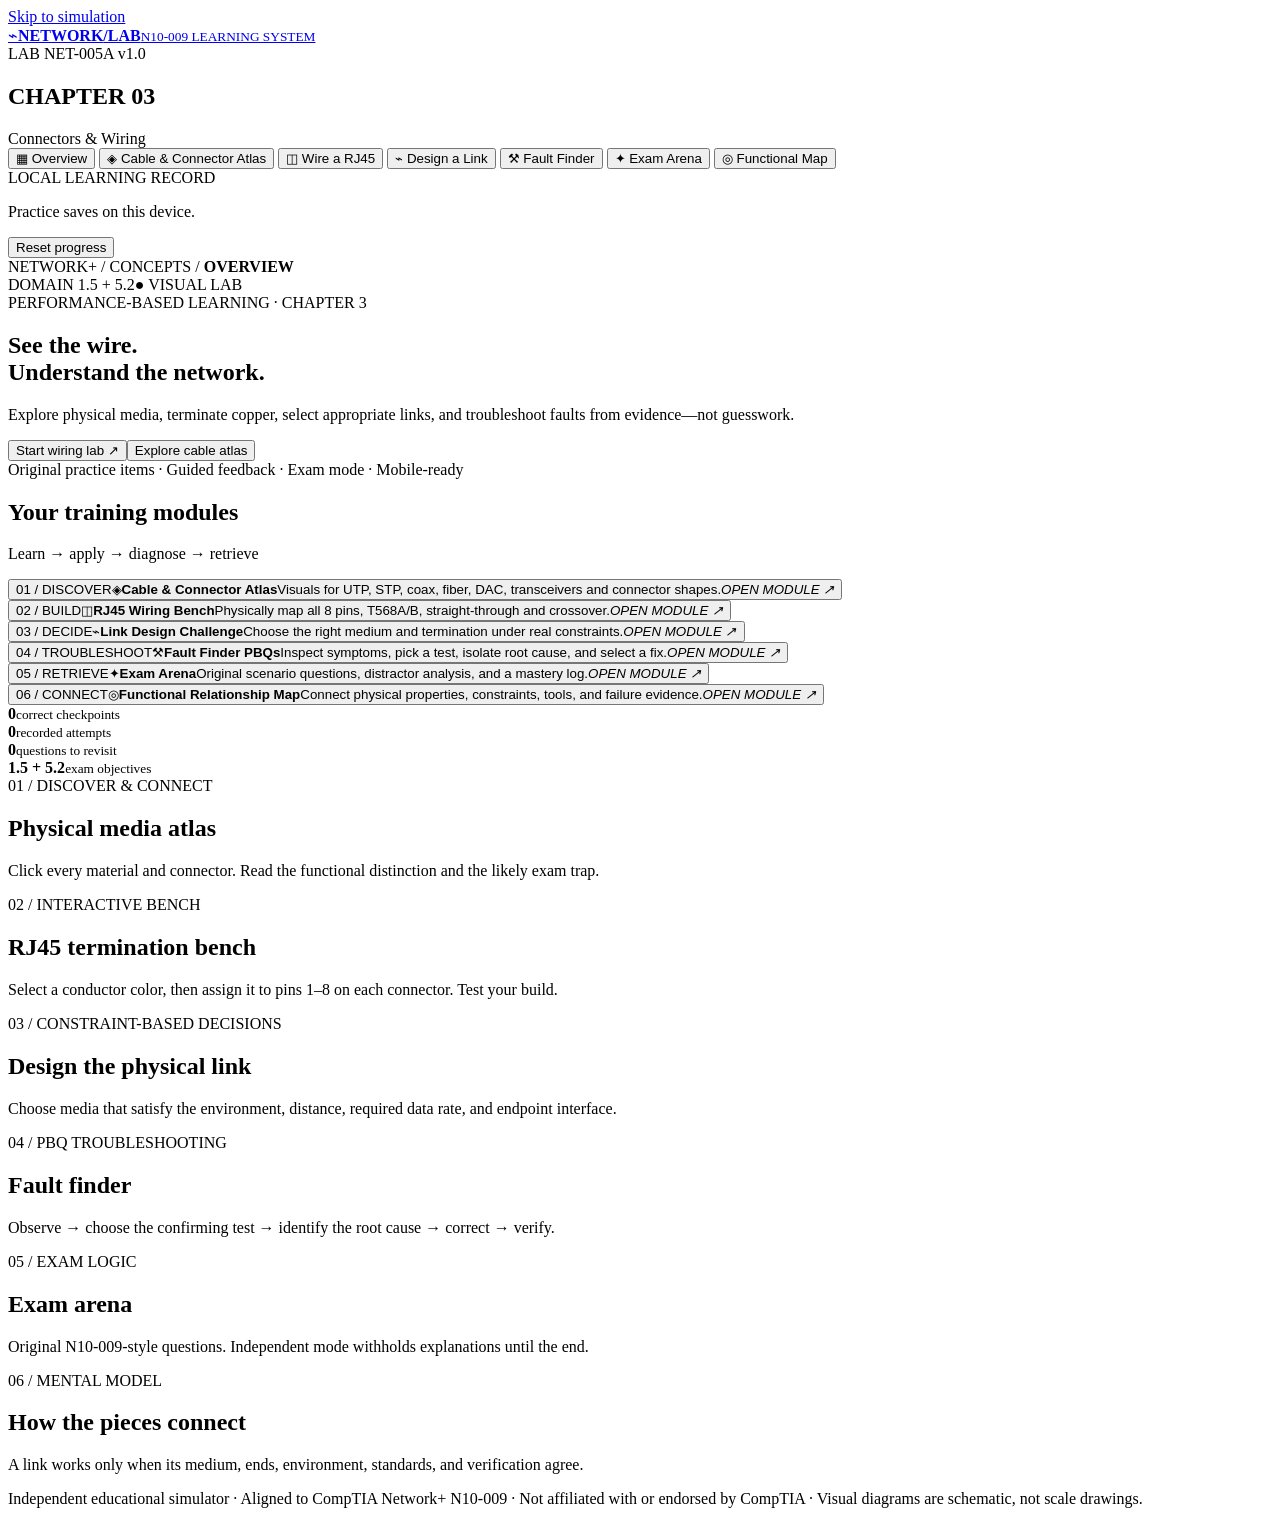
==== networkplus/chapter-03-cabling/index.html @ 40bd35c7 "Add Chapter 3 interactive lab structure" ====
<!doctype html>
<html lang="en">
<head>
  <meta charset="utf-8">
  <meta name="viewport" content="width=device-width, initial-scale=1">
  <meta name="theme-color" content="#0b1526">
  <meta name="description" content="Visual and interactive CompTIA Network+ N10-009 Chapter 3 cabling simulation with original PBQs.">
  <title>NET-005A · Cable Lab | Network+ N10-009</title>
  <link rel="stylesheet" href="./style.css">
  <script defer src="./app.js"></script>
</head>
<body>
  <a class="skip" href="#main">Skip to simulation</a>
  <div class="shell">
    <aside class="sidebar" aria-label="Lab modules">
      <a class="brand" href="#home"><span class="brand-icon">⌁</span><span><b>NETWORK<span class="mint">/LAB</span></b><small>N10-009 LEARNING SYSTEM</small></span></a>
      <div class="chapter-id">LAB NET-005A <span class="pill">v1.0</span></div>
      <h2 class="side-title">CHAPTER 03</h2>
      <div class="side-sub">Connectors &amp; Wiring</div>
      <nav class="nav" id="nav">
        <button data-page="home" class="active"><span class="nav-ico">▦</span> Overview</button>
        <button data-page="atlas"><span class="nav-ico">◈</span> Cable &amp; Connector Atlas</button>
        <button data-page="wire"><span class="nav-ico">◫</span> Wire a RJ45</button>
        <button data-page="design"><span class="nav-ico">⌁</span> Design a Link</button>
        <button data-page="fault"><span class="nav-ico">⚒</span> Fault Finder</button>
        <button data-page="exam"><span class="nav-ico">✦</span> Exam Arena</button>
        <button data-page="map"><span class="nav-ico">◎</span> Functional Map</button>
      </nav>
      <div class="sidebar-foot"><div class="smallcaps">LOCAL LEARNING RECORD</div><div class="mini-progress"><span id="side-progress"></span></div><p id="side-stat">Practice saves on this device.</p><button class="subtle-button" id="reset-data">Reset progress</button></div>
    </aside>
    <div class="content">
      <header class="topbar"><div><span class="crumb">NETWORK+ / CONCEPTS / </span><b id="crumb-current">OVERVIEW</b></div><div class="top-right"><span class="tag">DOMAIN 1.5 + 5.2</span><span class="tag accent">● VISUAL LAB</span></div></header>
      <main id="main" tabindex="-1">
        <section id="page-home" class="page active">
          <div class="hero">
            <div class="hero-copy"><div class="eyebrow">PERFORMANCE-BASED LEARNING · CHAPTER 3</div><h1>See the wire.<br><span>Understand the network.</span></h1><p>Explore physical media, terminate copper, select appropriate links, and troubleshoot faults from evidence—not guesswork.</p><div class="actions"><button class="primary" data-go="wire">Start wiring lab <span>↗</span></button><button class="secondary" data-go="atlas">Explore cable atlas</button></div><div class="hero-micro">Original practice items · Guided feedback · Exam mode · Mobile-ready</div></div>
            <div class="hero-visual" id="hero-visual" role="img" aria-label="Visual of eight colored RJ45 conductors entering a transparent connector"></div>
          </div>
          <div class="section-line"><h2>Your training modules</h2><p>Learn → apply → diagnose → retrieve</p></div>
          <div class="module-grid">
            <button class="module" data-go="atlas"><span class="module-n">01 / DISCOVER</span><span class="module-icon">◈</span><strong>Cable &amp; Connector Atlas</strong><span>Visuals for UTP, STP, coax, fiber, DAC, transceivers and connector shapes.</span><em>OPEN MODULE ↗</em></button>
            <button class="module" data-go="wire"><span class="module-n">02 / BUILD</span><span class="module-icon">◫</span><strong>RJ45 Wiring Bench</strong><span>Physically map all 8 pins, T568A/B, straight-through and crossover.</span><em>OPEN MODULE ↗</em></button>
            <button class="module" data-go="design"><span class="module-n">03 / DECIDE</span><span class="module-icon">⌁</span><strong>Link Design Challenge</strong><span>Choose the right medium and termination under real constraints.</span><em>OPEN MODULE ↗</em></button>
            <button class="module" data-go="fault"><span class="module-n">04 / TROUBLESHOOT</span><span class="module-icon">⚒</span><strong>Fault Finder PBQs</strong><span>Inspect symptoms, pick a test, isolate root cause, and select a fix.</span><em>OPEN MODULE ↗</em></button>
            <button class="module" data-go="exam"><span class="module-n">05 / RETRIEVE</span><span class="module-icon">✦</span><strong>Exam Arena</strong><span>Original scenario questions, distractor analysis, and a mastery log.</span><em>OPEN MODULE ↗</em></button>
            <button class="module" data-go="map"><span class="module-n">06 / CONNECT</span><span class="module-icon">◎</span><strong>Functional Relationship Map</strong><span>Connect physical properties, constraints, tools, and failure evidence.</span><em>OPEN MODULE ↗</em></button>
          </div>
          <div class="bottom-strip"><div><strong id="total-solved">0</strong><small>correct checkpoints</small></div><div><strong id="total-attempts">0</strong><small>recorded attempts</small></div><div><strong id="weak-total">0</strong><small>questions to revisit</small></div><div><strong>1.5 + 5.2</strong><small>exam objectives</small></div></div>
        </section>
        <section id="page-atlas" class="page"><div class="page-head"><div class="eyebrow">01 / DISCOVER &amp; CONNECT</div><h1>Physical media atlas</h1><p>Click every material and connector. Read the functional distinction and the likely exam trap.</p></div><div id="atlas-view"></div></section>
        <section id="page-wire" class="page"><div class="page-head"><div class="eyebrow">02 / INTERACTIVE BENCH</div><h1>RJ45 termination bench</h1><p>Select a conductor color, then assign it to pins 1–8 on each connector. Test your build.</p></div><div id="wire-view"></div></section>
        <section id="page-design" class="page"><div class="page-head"><div class="eyebrow">03 / CONSTRAINT-BASED DECISIONS</div><h1>Design the physical link</h1><p>Choose media that satisfy the environment, distance, required data rate, and endpoint interface.</p></div><div id="design-view"></div></section>
        <section id="page-fault" class="page"><div class="page-head"><div class="eyebrow">04 / PBQ TROUBLESHOOTING</div><h1>Fault finder</h1><p>Observe → choose the confirming test → identify the root cause → correct → verify.</p></div><div id="fault-view"></div></section>
        <section id="page-exam" class="page"><div class="page-head"><div class="eyebrow">05 / EXAM LOGIC</div><h1>Exam arena</h1><p>Original N10-009-style questions. Independent mode withholds explanations until the end.</p></div><div id="exam-view"></div></section>
        <section id="page-map" class="page"><div class="page-head"><div class="eyebrow">06 / MENTAL MODEL</div><h1>How the pieces connect</h1><p>A link works only when its medium, ends, environment, standards, and verification agree.</p></div><div id="map-view"></div></section>
      </main>
      <footer>Independent educational simulator · Aligned to CompTIA Network+ N10-009 · Not affiliated with or endorsed by CompTIA · Visual diagrams are schematic, not scale drawings.</footer>
    </div>
  </div>
  <div id="toast" class="toast" aria-live="polite"></div>
</body>
</html>
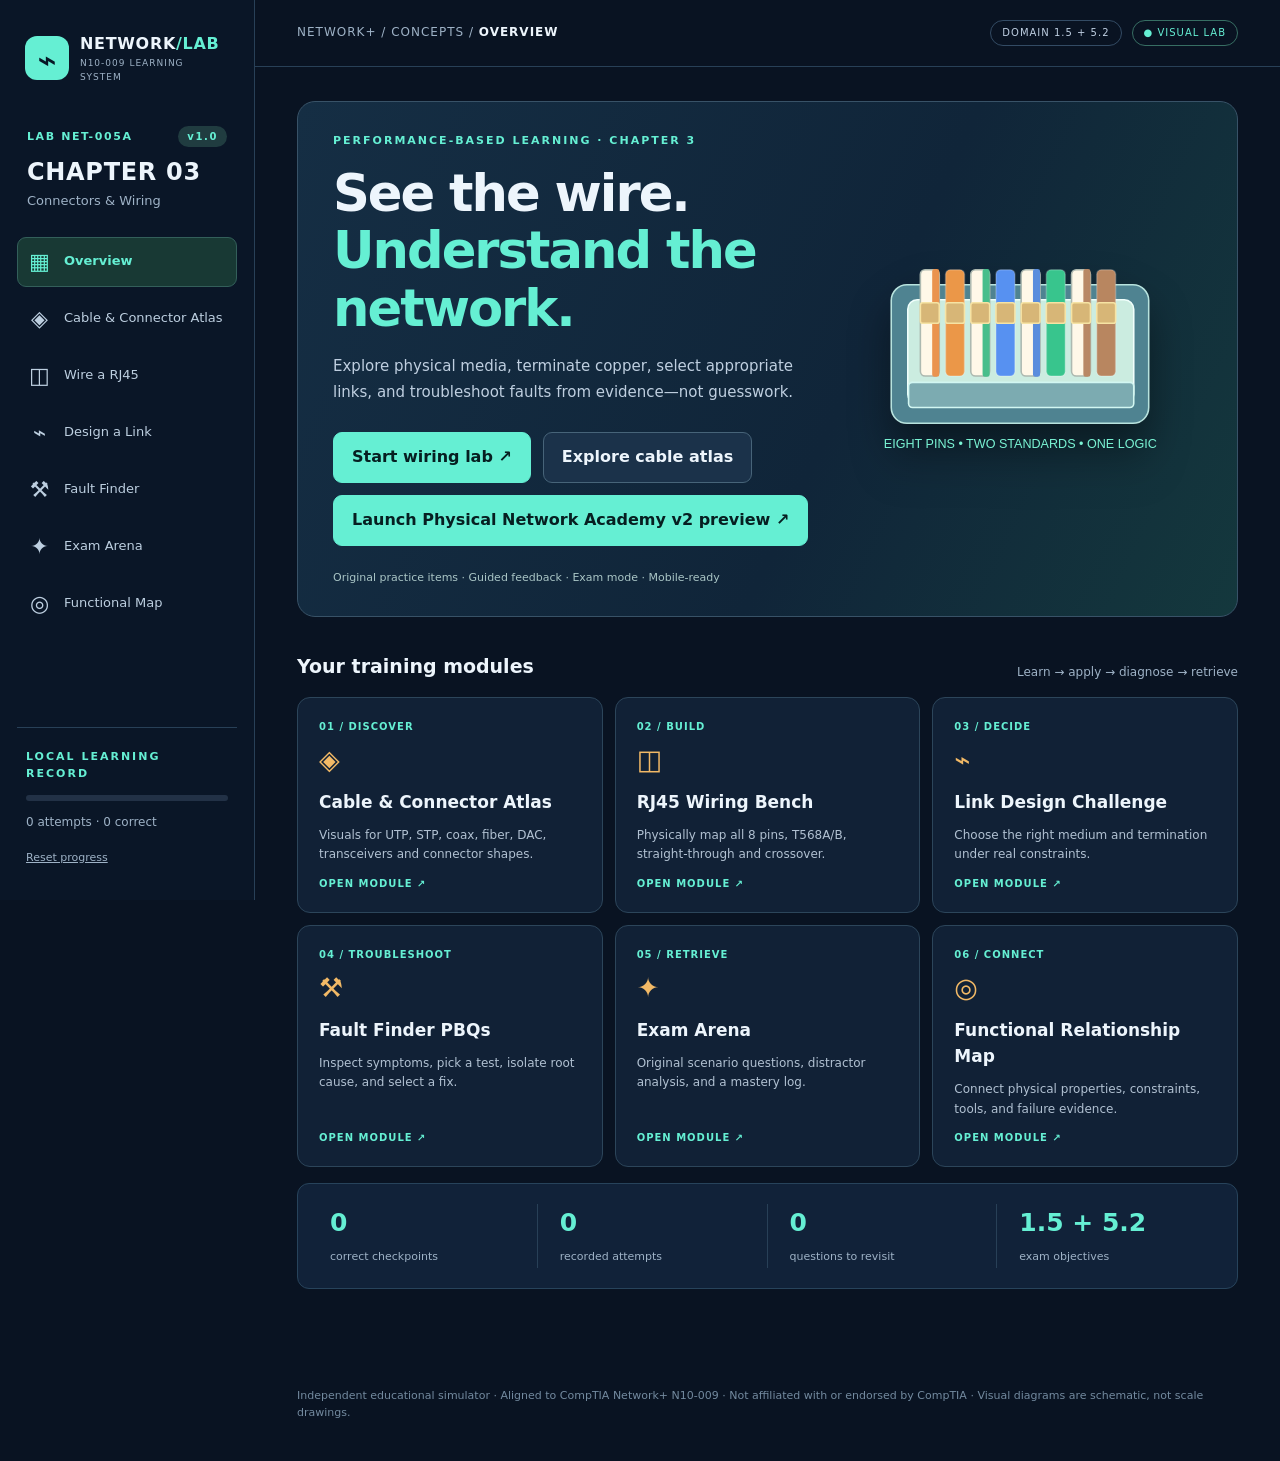
==== commit a2490284: "Link original Chapter 3 lab to additive v2 academy preview" ====
--- a/networkplus/chapter-03-cabling/index.html
+++ b/networkplus/chapter-03-cabling/index.html
@@ -33,7 +33,7 @@
       <main id="main" tabindex="-1">
         <section id="page-home" class="page active">
           <div class="hero">
-            <div class="hero-copy"><div class="eyebrow">PERFORMANCE-BASED LEARNING · CHAPTER 3</div><h1>See the wire.<br><span>Understand the network.</span></h1><p>Explore physical media, terminate copper, select appropriate links, and troubleshoot faults from evidence—not guesswork.</p><div class="actions"><button class="primary" data-go="wire">Start wiring lab <span>↗</span></button><button class="secondary" data-go="atlas">Explore cable atlas</button></div><div class="hero-micro">Original practice items · Guided feedback · Exam mode · Mobile-ready</div></div>
+            <div class="hero-copy"><div class="eyebrow">PERFORMANCE-BASED LEARNING · CHAPTER 3</div><h1>See the wire.<br><span>Understand the network.</span></h1><p>Explore physical media, terminate copper, select appropriate links, and troubleshoot faults from evidence—not guesswork.</p><div class="actions"><button class="primary" data-go="wire">Start wiring lab <span>↗</span></button><button class="secondary" data-go="atlas">Explore cable atlas</button></div><div class="actions" style="margin-top:12px"><a href="./academy.html" class="primary" style="display:inline-block;text-decoration:none">Launch Physical Network Academy v2 preview ↗</a></div><div class="hero-micro">Original practice items · Guided feedback · Exam mode · Mobile-ready</div></div>
             <div class="hero-visual" id="hero-visual" role="img" aria-label="Visual of eight colored RJ45 conductors entering a transparent connector"></div>
           </div>
           <div class="section-line"><h2>Your training modules</h2><p>Learn → apply → diagnose → retrieve</p></div>
--- a/networkplus/chapter-03-cabling/style.css
+++ b/networkplus/chapter-03-cabling/style.css
@@ -0,0 +1 @@
+:root{color-scheme:dark;--bg:#091322;--panel:#101f33;--panel2:#13243a;--line:#284057;--ink:#edf5fc;--muted:#9eb2c6;--mint:#65efd3;--amber:#f2b966;--red:#ff8d95;--green:#a7f59a;--shade:#0c192a;--shadow:0 24px 65px #0003}*{box-sizing:border-box}body{margin:0;background:var(--bg);color:var(--ink);font:16px/1.55 ui-sans-serif,system-ui,-apple-system,Segoe UI,Arial,sans-serif}button,select,input,textarea{font:inherit}button{cursor:pointer;color:inherit}button:disabled{opacity:.48;cursor:default}button:focus-visible,select:focus-visible,input:focus-visible,textarea:focus-visible,a:focus-visible{outline:3px solid var(--amber);outline-offset:3px}a{color:var(--mint)}.skip{position:absolute;left:-10000px;top:0;z-index:200}.skip:focus{left:10px;top:10px;background:#fff;color:#000;padding:10px}.shell{display:grid;grid-template-columns:255px minmax(0,1fr);min-height:100vh;max-width:1700px;margin:auto}.sidebar{border-right:1px solid var(--line);background:#0a1627;padding:27px 17px;display:flex;flex-direction:column;position:sticky;top:0;height:100vh;min-height:690px}.brand{display:flex;gap:11px;align-items:center;text-decoration:none;color:var(--ink);padding:5px 8px 28px}.brand-icon{display:grid;place-items:center;background:var(--mint);color:#071725;font-size:32px;font-weight:800;width:44px;height:44px;border-radius:12px}.brand b{font-size:16px;letter-spacing:.7px}.mint,.hero h1 span{color:var(--mint)}.brand small{display:block;color:var(--muted);font-size:9px;letter-spacing:1px}.chapter-id{display:flex;justify-content:space-between;align-items:center;color:var(--mint);font-size:11px;letter-spacing:1.6px;font-weight:700;padding:13px 10px 0}.pill{background:#203c40;color:var(--mint);border-radius:16px;padding:3px 9px;font-size:10px}.side-title{font-size:24px;margin:7px 10px 0;letter-spacing:.7px}.side-sub{color:var(--muted);font-size:13px;margin:0 10px 25px}.nav{display:grid;gap:7px}.nav button{text-align:left;display:flex;align-items:center;gap:13px;background:transparent;border:1px solid transparent;border-radius:9px;padding:13px 10px;font-size:13px;color:#bdcfe0}.nav button:hover{background:#162a40}.nav button.active{background:#183934;border-color:#335f5a;color:var(--mint);font-weight:750}.nav-ico{display:grid;place-items:center;width:23px;font-size:22px;line-height:1}.sidebar-foot{margin-top:auto;border-top:1px solid var(--line);padding:20px 9px 2px}.smallcaps,.eyebrow{font-size:11px;letter-spacing:2px;color:var(--mint);font-weight:850}.sidebar-foot p{color:var(--muted);font-size:12px}.mini-progress{height:6px;margin-top:13px;border-radius:4px;background:#223146;overflow:hidden}.mini-progress span{display:block;width:0;height:100%;background:var(--mint);transition:width .2s}.subtle-button{background:transparent;border:none;text-decoration:underline;color:var(--muted);font-size:11px;padding:5px 0}.content{min-width:0}.topbar{display:flex;align-items:center;justify-content:space-between;padding:20px 42px;border-bottom:1px solid var(--line);font-size:12px;letter-spacing:1px}.crumb{color:var(--muted)}.top-right{display:flex;gap:10px}.tag{border:1px solid #334b64;color:#bfcfe2;border-radius:24px;padding:4px 11px;font-size:10px}.tag.accent{border-color:#376e63;color:var(--mint)}main{padding:34px 42px 80px;max-width:1330px;margin:auto}.page{display:none}.page.active{display:block}.hero{display:grid;grid-template-columns:1.16fr .84fr;gap:16px;align-items:center;padding:30px 35px;background:linear-gradient(115deg,#152e44 0%,#102539 58%,#14383d 100%);border:1px solid #385267;border-radius:18px;min-height:390px;overflow:hidden}.hero h1{font-size:clamp(31px,4vw,55px);line-height:1.13;letter-spacing:-2px;margin:16px 0}.hero p{font-size:15px;color:#bfcfe0;max-width:500px;line-height:1.7}.actions{display:flex;gap:12px;flex-wrap:wrap;margin-top:27px}.primary,.secondary,.action,.choice{border-radius:9px;padding:12px 18px;border:1px solid #476479;font-weight:700;transition:background .1s}.primary{background:var(--mint);color:#061f21;border-color:var(--mint)}.primary:hover{background:#b5faec}.secondary,.action{background:#1b324a}.secondary:hover,.action:hover{background:#294962}.hero-micro{font-size:11px;color:#aac6c6;margin-top:23px}.hero-visual{min-width:0}.hero-visual svg{width:100%;max-height:330px;filter:drop-shadow(0 24px 20px #0006)}.section-line{display:flex;align-items:end;justify-content:space-between;gap:15px;margin:35px 0 16px}.section-line h2{font-size:19px;margin:0}.section-line p{font-size:12px;color:var(--muted);margin:0}.module-grid{display:grid;grid-template-columns:repeat(3,minmax(0,1fr));gap:12px}.module{border:1px solid #2c455a;background:#112136;border-radius:13px;padding:21px;text-align:left;min-height:216px;display:flex;flex-direction:column;align-items:flex-start;gap:11px}.module:hover{border-color:var(--mint);background:#163149;transform:translateY(-1px)}.module-n{font-size:10px;color:var(--mint);letter-spacing:1px;font-weight:750}.module-icon{font-size:27px;color:var(--amber);height:32px;line-height:1}.module strong{font-size:17px}.module>span:nth-last-child(2){font-size:12px;color:#b1c1d2;line-height:1.6}.module em{font-size:10px;font-style:normal;color:var(--mint);font-weight:850;letter-spacing:1px;margin-top:auto}.bottom-strip{display:grid;grid-template-columns:repeat(4,1fr);background:#112239;border:1px solid #27435b;border-radius:12px;margin-top:16px;padding:20px 10px}.bottom-strip>div{padding:0 22px;border-right:1px solid var(--line)}.bottom-strip>div:last-child{border:0}.bottom-strip strong{display:block;color:var(--mint);font-size:25px}.bottom-strip small{color:var(--muted);font-size:11px}.page-head{margin:8px 0 25px}.page-head h1{font-size:clamp(29px,3vw,42px);letter-spacing:-1px;margin:9px 0}.page-head p{color:var(--muted);max-width:850px;margin:0}.grid-2{display:grid;grid-template-columns:repeat(2,minmax(0,1fr));gap:15px}.grid-3{display:grid;grid-template-columns:repeat(3,minmax(0,1fr));gap:12px}.panel{background:var(--panel);border:1px solid var(--line);border-radius:14px;padding:20px;min-width:0}.panel h2,.panel h3{margin-top:0}.panel p{color:var(--muted)}.panel-title{display:flex;align-items:center;justify-content:space-between;gap:8px;margin-bottom:16px}.panel-title h2{font-size:17px;margin:0}.tabs,.pills{display:flex;flex-wrap:wrap;gap:8px;margin-bottom:17px}.tab,.chip{background:#152d42;border:1px solid #385269;border-radius:9px;padding:9px 13px;font-size:12px}.tab.active,.chip.selected{background:#1e493f;color:var(--mint);border-color:var(--mint)}.muted{color:var(--muted)}.tiny{font-size:12px}.visual-stage{background:radial-gradient(circle at 50% 20%,#1d3c51,#0c1b2c 76%);border:1px solid #2a4c60;border-radius:12px;padding:18px;display:grid;place-items:center;min-height:245px}.visual-stage svg{width:100%;max-width:700px;height:auto}.visual-stage.slim{min-height:180px}.fact-list{display:grid;gap:12px;margin-top:15px}.fact{border-left:3px solid var(--mint);padding:2px 0 2px 12px;font-size:14px}.fact b{display:block;color:var(--ink)}.fact span{color:var(--muted)}.exam-tip{background:#322b23;border:1px solid #80633e;border-radius:9px;padding:12px 15px;color:#f2d4a6;font-size:13px;margin-top:17px}.connector-grid{display:grid;grid-template-columns:repeat(4,minmax(0,1fr));gap:10px;margin:12px 0 20px}.connector-card{background:#14283b;border:1px solid #345069;border-radius:12px;padding:10px;text-align:left;min-height:151px}.connector-card.selected{border-color:var(--mint);background:#1a3b40}.connector-card svg{width:100%;height:83px}.connector-card b{display:block;font-size:13px}.connector-card small{color:var(--muted);font-size:11px}.notice{padding:14px 18px;background:#16342f;color:#b5f5e4;border:1px solid #32645c;border-radius:10px;margin-top:12px;font-size:13px}.wire-layout{display:grid;grid-template-columns:minmax(0,1.4fr) minmax(280px,.6fr);gap:15px}.wire-head{display:flex;align-items:center;justify-content:space-between;gap:10px;flex-wrap:wrap}.pin-grid{display:grid;grid-template-columns:repeat(8,minmax(0,1fr));gap:5px;padding:10px 0 4px}.pin{min-height:157px;display:flex;flex-direction:column;align-items:center;justify-content:space-between;gap:9px;padding:11px 3px;background:#15273a;border:1px solid #4d6575;border-radius:7px;font-size:11px}.pin .pin-num{font-weight:800;color:#bed0dd}.pin .pin-wire{height:88px;width:min(100%,29px);border:1px solid #65717b;border-radius:4px;background:var(--wire,#243b4f);box-shadow:inset 0 4px #ffffff19}.pin.wrong{outline:2px solid var(--red)}.pin.right{outline:2px solid var(--green)}.pin.selected{outline:2px solid var(--amber)}.color-palette{display:grid;grid-template-columns:repeat(4,minmax(0,1fr));gap:7px}.swatch{border:1px solid #587181;border-radius:8px;background:#162c40;padding:9px 5px;font-size:11px;display:grid;justify-items:center;gap:6px}.swatch.selected{outline:2px solid var(--mint);border-color:var(--mint)}.swatch i{display:block;width:21px;height:21px;background:var(--wire);border-radius:4px;border:1px solid #72808c}.feedback{border-radius:10px;padding:14px;margin-top:14px;border:1px solid #557486;background:#1a3044}.feedback.ok{background:#133c35;border-color:#428a72}.feedback.bad{background:#402d35;border-color:#9c5361}.feedback b{display:block;margin-bottom:4px}.feedback p{margin:4px 0;color:#e2eaf2}.callout{background:#172e42;border-left:3px solid var(--amber);padding:11px 15px;font-size:13px;color:#bed0e1;margin-top:16px}.choice-list{display:grid;gap:9px;margin-top:15px}.choice{text-align:left;font-size:14px;font-weight:500;background:#162c41;min-height:52px;display:flex;align-items:center;gap:12px}.choice:hover:not(:disabled){border-color:var(--mint);background:#214057}.choice.chosen{border-color:var(--mint);background:#21433b}.choice.correct{border-color:var(--green)}.choice.wrong{border-color:var(--red)}.choice .letter{display:inline-grid;place-items:center;flex:none;width:26px;height:26px;border-radius:7px;background:#2e4960;color:#e8f2ff;font-weight:800}.select-row{display:flex;gap:12px;align-items:end;flex-wrap:wrap;margin-top:14px}.form-field{display:grid;gap:5px;flex:1;min-width:175px;font-size:12px;color:var(--muted)}select,textarea{background:#172c40;border:1px solid #527085;color:var(--ink);border-radius:8px;padding:11px;width:100%}textarea{min-height:85px;resize:vertical}.steps{display:flex;gap:9px;flex-wrap:wrap;margin:15px 0}.step{padding:6px 9px;border:1px solid #466177;border-radius:7px;font-size:11px;color:#a9c0cf}.step.active{background:#254b43;border-color:var(--mint);color:var(--mint)}.kicker{font-size:12px;color:var(--mint);font-weight:800;letter-spacing:1px}.scenario-title{font-size:23px;line-height:1.3;margin:9px 0}.scenario-description{color:#d0dcea!important;font-size:15px}.data-table{width:100%;border-collapse:collapse;font-size:13px}.data-table td,.data-table th{padding:10px;border-bottom:1px solid #2b4457;text-align:left}.data-table th{color:var(--muted);font-weight:600}.data-table td:last-child{text-align:right}.data-table strong{color:var(--mint)}.quiz-wrap{max-width:920px}.quiz-toolbar{display:flex;align-items:center;justify-content:space-between;gap:10px;flex-wrap:wrap;margin-bottom:16px}.quiz-progress{height:7px;background:#233c51;border-radius:8px;overflow:hidden;margin-bottom:20px}.quiz-progress span{display:block;background:var(--mint);height:100%;transition:width .15s}.reason-block{margin-top:14px;padding:14px;border:1px solid #425f74;border-radius:10px;background:#14293d}.reason-block h3{font-size:14px;margin:0 0 5px}.reason-block p{margin:4px 0;font-size:13px;color:#bbcede}.summary-score{font-size:60px;color:var(--mint);font-weight:850;line-height:1.1}.review-item{margin:13px 0;padding:15px;background:#152b3f;border:1px solid #344e63;border-radius:11px}.review-item h4{margin:0 0 8px}.review-item p{font-size:13px;color:var(--muted)}.map-layout{display:grid;grid-template-columns:repeat(3,minmax(0,1fr));gap:12px}.map-node{padding:18px;background:#132d3d;border:1px solid #35657a;border-radius:13px}.map-node b{color:var(--mint);display:block;font-size:15px}.map-node p{font-size:12px;color:#b9cbd9}.map-arrow{text-align:center;color:var(--amber);font-size:21px;padding:6px}.flow-diagram{border-radius:12px;background:#11273b;border:1px solid #34556b;padding:20px;margin:16px 0}.flow-diagram svg{display:block;width:100%;height:auto}.final-actions{display:flex;gap:10px;flex-wrap:wrap;margin-top:16px}.reference-list{font-size:13px;color:var(--muted)}.reference-list a{word-break:break-word}.toast{position:fixed;right:20px;bottom:16px;max-width:330px;background:#1e554b;color:#effffb;padding:11px 16px;box-shadow:var(--shadow);border-radius:9px;opacity:0;pointer-events:none;transition:opacity .15s;z-index:10}.toast.show{opacity:1}footer{padding:18px 42px 40px;color:#738a9f;font-size:11px}.sr{position:absolute;left:-10000px}.underlined{text-decoration:underline;text-underline-offset:4px}@media(max-width:1120px){.shell{grid-template-columns:210px minmax(0,1fr)}.sidebar{padding:20px 9px}.topbar{padding:18px 23px}main{padding:24px 23px 70px}.hero{padding:25px}.module-grid{grid-template-columns:repeat(2,minmax(0,1fr))}.connector-grid{grid-template-columns:repeat(3,minmax(0,1fr))}}@media(max-width:760px){.shell{display:block}.sidebar{height:auto;min-height:0;position:static;padding:12px;border-right:0;border-bottom:1px solid var(--line)}.brand{padding:2px 3px 10px}.chapter-id,.side-title,.side-sub,.sidebar-foot{display:none}.nav{display:flex;overflow-x:auto;gap:5px;padding-bottom:2px}.nav button{flex:none;font-size:11px;padding:9px}.nav-ico{font-size:17px;width:auto}.topbar{padding:12px 15px}.top-right .tag:first-child{display:none}main{padding:16px 13px 55px}.hero{grid-template-columns:1fr;min-height:0;padding:22px}.hero-visual{max-width:430px;margin:auto}.hero h1{font-size:38px}.module-grid,.grid-2,.wire-layout{grid-template-columns:1fr}.grid-3{grid-template-columns:repeat(2,minmax(0,1fr))}.map-layout{grid-template-columns:1fr}.connector-grid{grid-template-columns:repeat(2,minmax(0,1fr))}.bottom-strip{grid-template-columns:repeat(2,1fr);gap:20px}.bottom-strip>div:nth-child(2){border:0}.pin{min-height:133px}.pin .pin-wire{height:69px}.color-palette{grid-template-columns:repeat(4,minmax(0,1fr))}footer{padding:20px}.visual-stage{padding:8px}.section-line{display:block}}@media(max-width:400px){.pin-grid{gap:2px}.pin{font-size:9px;padding:8px 0}.swatch{font-size:9px}.hero h1{font-size:32px}.connector-grid{grid-template-columns:repeat(2,minmax(0,1fr))}}@media(prefers-reduced-motion:reduce){*{transition:none!important;scroll-behavior:auto!important}}
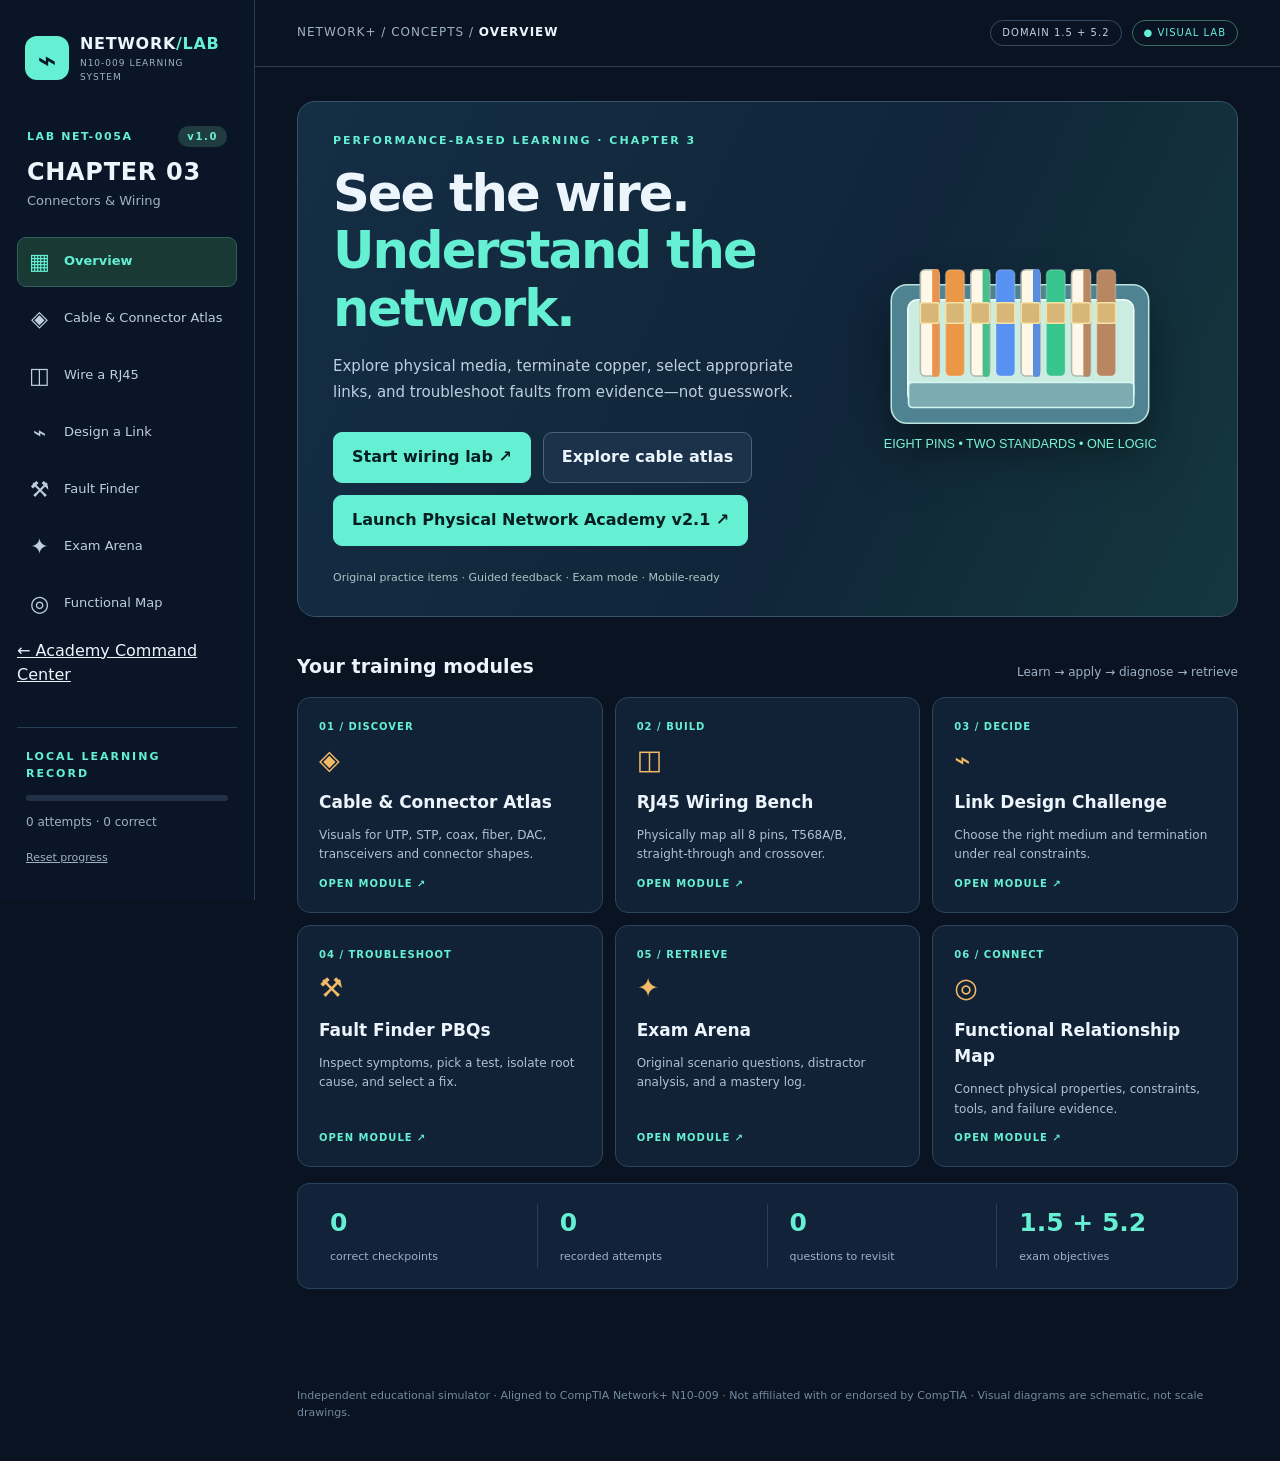
==== commit 48233bc6: "Update Academy launch label and add return link from original lab" ====
--- a/networkplus/chapter-03-cabling/index.html
+++ b/networkplus/chapter-03-cabling/index.html
@@ -26,14 +26,14 @@
         <button data-page="exam"><span class="nav-ico">✦</span> Exam Arena</button>
         <button data-page="map"><span class="nav-ico">◎</span> Functional Map</button>
       </nav>
-      <div class="sidebar-foot"><div class="smallcaps">LOCAL LEARNING RECORD</div><div class="mini-progress"><span id="side-progress"></span></div><p id="side-stat">Practice saves on this device.</p><button class="subtle-button" id="reset-data">Reset progress</button></div>
+      <div style="padding:10px 0"><a href="./academy.html" style="color:inherit">← Academy Command Center</a></div><div class="sidebar-foot"><div class="smallcaps">LOCAL LEARNING RECORD</div><div class="mini-progress"><span id="side-progress"></span></div><p id="side-stat">Practice saves on this device.</p><button class="subtle-button" id="reset-data">Reset progress</button></div>
     </aside>
     <div class="content">
       <header class="topbar"><div><span class="crumb">NETWORK+ / CONCEPTS / </span><b id="crumb-current">OVERVIEW</b></div><div class="top-right"><span class="tag">DOMAIN 1.5 + 5.2</span><span class="tag accent">● VISUAL LAB</span></div></header>
       <main id="main" tabindex="-1">
         <section id="page-home" class="page active">
           <div class="hero">
-            <div class="hero-copy"><div class="eyebrow">PERFORMANCE-BASED LEARNING · CHAPTER 3</div><h1>See the wire.<br><span>Understand the network.</span></h1><p>Explore physical media, terminate copper, select appropriate links, and troubleshoot faults from evidence—not guesswork.</p><div class="actions"><button class="primary" data-go="wire">Start wiring lab <span>↗</span></button><button class="secondary" data-go="atlas">Explore cable atlas</button></div><div class="actions" style="margin-top:12px"><a href="./academy.html" class="primary" style="display:inline-block;text-decoration:none">Launch Physical Network Academy v2 preview ↗</a></div><div class="hero-micro">Original practice items · Guided feedback · Exam mode · Mobile-ready</div></div>
+            <div class="hero-copy"><div class="eyebrow">PERFORMANCE-BASED LEARNING · CHAPTER 3</div><h1>See the wire.<br><span>Understand the network.</span></h1><p>Explore physical media, terminate copper, select appropriate links, and troubleshoot faults from evidence—not guesswork.</p><div class="actions"><button class="primary" data-go="wire">Start wiring lab <span>↗</span></button><button class="secondary" data-go="atlas">Explore cable atlas</button></div><div class="actions" style="margin-top:12px"><a href="./academy.html" class="primary" style="display:inline-block;text-decoration:none">Launch Physical Network Academy v2.1 ↗</a></div><div class="hero-micro">Original practice items · Guided feedback · Exam mode · Mobile-ready</div></div>
             <div class="hero-visual" id="hero-visual" role="img" aria-label="Visual of eight colored RJ45 conductors entering a transparent connector"></div>
           </div>
           <div class="section-line"><h2>Your training modules</h2><p>Learn → apply → diagnose → retrieve</p></div>
